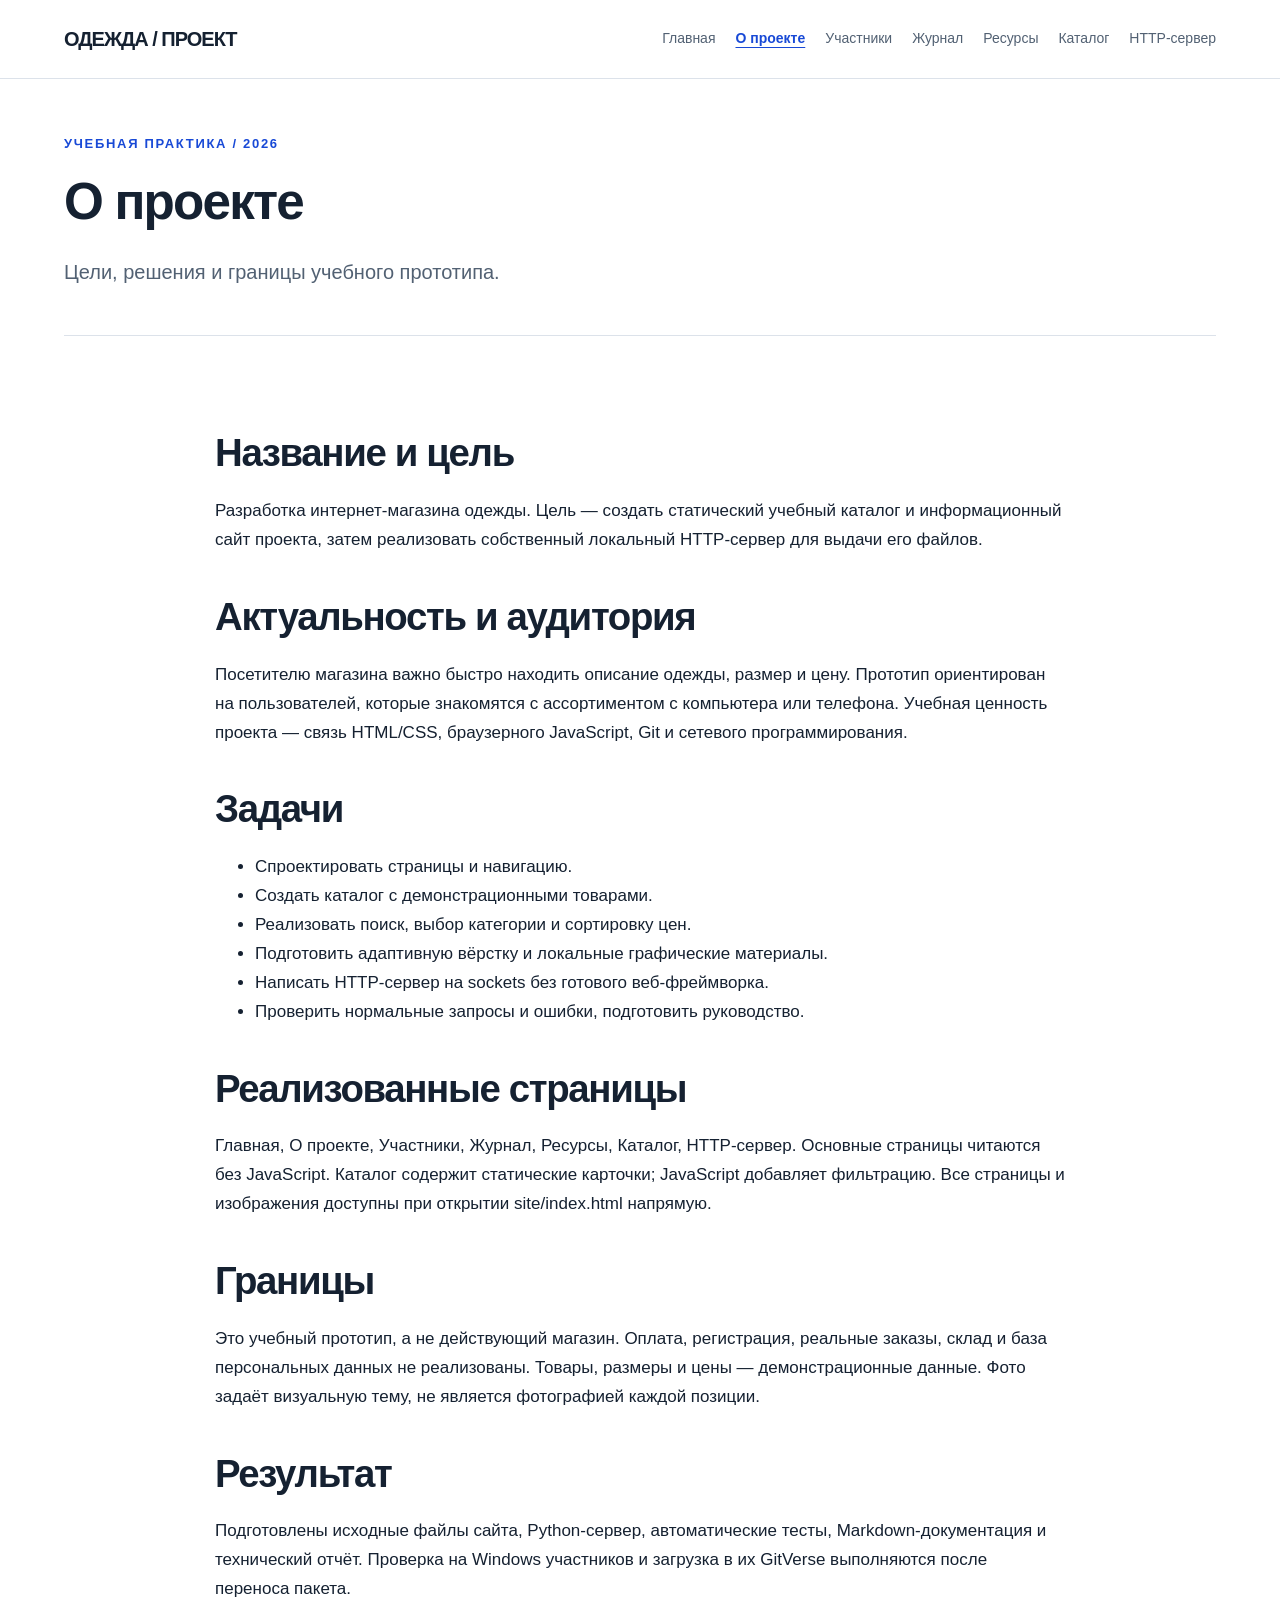
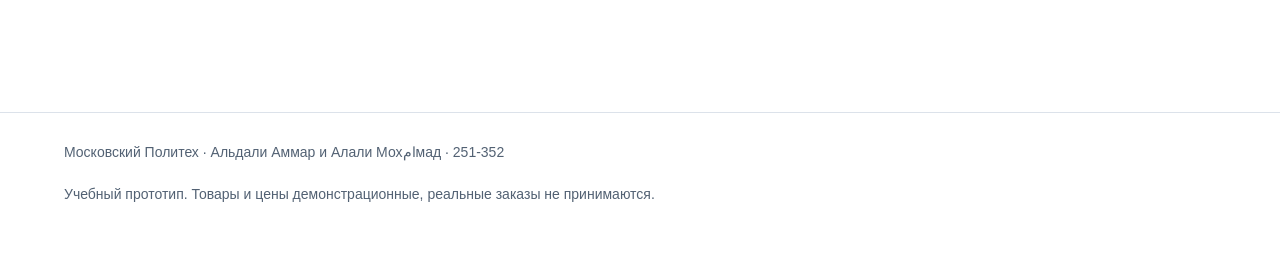
==== about.html @ b1fa5cef "Publish project website" ====
<!doctype html><html lang="ru"><head><meta charset="utf-8"><meta name="viewport" content="width=device-width, initial-scale=1"><meta name="description" content="О проекте — учебный проект магазина одежды, группа 251-352"><title>О проекте | Одежда / проект</title><link rel="stylesheet" href="style.css"></head><body><a class="skip" href="#main">К содержимому</a><header><div class="container header"><a class="brand" href="index.html">ОДЕЖДА / ПРОЕКТ</a><nav aria-label="Основная навигация"><a href="index.html">Главная</a><a href="about.html" aria-current="page">О проекте</a><a href="members.html">Участники</a><a href="journal.html">Журнал</a><a href="resources.html">Ресурсы</a><a href="catalog.html">Каталог</a><a href="technology.html">HTTP-сервер</a></nav></div></header><main id="main"><div class="container page-title"><p class="eyebrow">Учебная практика / 2026</p><h1>О проекте</h1><p class="lead">Цели, решения и границы учебного прототипа.</p></div><section class="container section prose"><h2>Название и цель</h2>
<p>Разработка интернет-магазина одежды. Цель — создать статический учебный каталог и информационный сайт проекта, затем реализовать собственный локальный HTTP-сервер для выдачи его файлов.</p>
<h2>Актуальность и аудитория</h2>
<p>Посетителю магазина важно быстро находить описание одежды, размер и цену. Прототип ориентирован на пользователей, которые знакомятся с ассортиментом с компьютера или телефона. Учебная ценность проекта — связь HTML/CSS, браузерного JavaScript, Git и сетевого программирования.</p>
<h2>Задачи</h2>
<ul>
<li>Спроектировать страницы и навигацию.</li>
<li>Создать каталог с демонстрационными товарами.</li>
<li>Реализовать поиск, выбор категории и сортировку цен.</li>
<li>Подготовить адаптивную вёрстку и локальные графические материалы.</li>
<li>Написать HTTP-сервер на sockets без готового веб-фреймворка.</li>
<li>Проверить нормальные запросы и ошибки, подготовить руководство.</li>
</ul>
<h2>Реализованные страницы</h2>
<p>Главная, О проекте, Участники, Журнал, Ресурсы, Каталог, HTTP-сервер. Основные страницы читаются без JavaScript. Каталог содержит статические карточки; JavaScript добавляет фильтрацию. Все страницы и изображения доступны при открытии site/index.html напрямую.</p>
<h2>Границы</h2>
<p>Это учебный прототип, а не действующий магазин. Оплата, регистрация, реальные заказы, склад и база персональных данных не реализованы. Товары, размеры и цены — демонстрационные данные. Фото задаёт визуальную тему, не является фотографией каждой позиции.</p>
<h2>Результат</h2>
<p>Подготовлены исходные файлы сайта, Python-сервер, автоматические тесты, Markdown-документация и технический отчёт. Проверка на Windows участников и загрузка в их GitVerse выполняются после переноса пакета.</p></section></main><footer><div class="container"><p>Московский Политех · Альдали Аммар и Алали Мохامмад · 251-352</p><p>Учебный прототип. Товары и цены демонстрационные, реальные заказы не принимаются.</p></div></footer></body></html>
---- style.css ----
:root{--ink:#152131;--muted:#526173;--blue:#1849d6;--line:#dce2ea;--paper:#fff;--wash:#f2f5fa}*{box-sizing:border-box}body{margin:0;background:var(--paper);color:var(--ink);font:17px/1.7 Arial,sans-serif}a{color:var(--blue);text-underline-offset:4px}a:hover{text-decoration-thickness:2px}a:focus-visible,button:focus-visible,input:focus-visible,select:focus-visible{outline:3px solid #cf7900;outline-offset:4px}.container{width:min(1160px,90%);margin:auto}.skip{position:absolute;top:-100px;background:#fff;padding:12px;z-index:5}.skip:focus{top:0}header{border-bottom:1px solid var(--line);background:white}.header{display:flex;justify-content:space-between;gap:25px;align-items:center;padding:22px 0}.brand{font-size:20px;font-weight:800;text-decoration:none;color:var(--ink);letter-spacing:-1px}nav{display:flex;flex-wrap:wrap;gap:12px 20px}nav a{font-size:14px;text-decoration:none;color:var(--muted)}nav a[aria-current]{color:var(--blue);font-weight:bold;text-decoration:underline}h1,h2,h3{line-height:1.14;letter-spacing:-.035em}h1{font-size:clamp(2.3rem,5vw,4.8rem);margin:14px 0 24px}h2{font-size:clamp(1.7rem,3vw,2.6rem);margin:12px 0 22px}h3{font-size:1.3rem}p{margin:0 0 18px}.eyebrow{font-size:13px;letter-spacing:.13em;text-transform:uppercase;font-weight:bold;color:var(--blue)}.hero{display:grid;grid-template-columns:1.05fr 1fr;gap:50px;padding:68px 0;align-items:center}.hero img{width:100%;height:510px;object-fit:cover;border-radius:3px}.lead{font-size:20px;color:var(--muted);max-width:740px}.button,button{display:inline-block;background:var(--blue);color:#fff;padding:13px 21px;border:0;border-radius:4px;font:inherit;text-decoration:none;cursor:pointer}.secondary{background:var(--wash);color:var(--ink)}.actions{display:flex;flex-wrap:wrap;gap:12px;margin:25px 0}.section{padding:55px 0}.band{background:var(--wash)}.grid{display:grid;grid-template-columns:repeat(3,1fr);gap:24px}.two{grid-template-columns:repeat(2,1fr)}.card{padding:28px;border:1px solid var(--line);background:white;border-radius:5px}.number{font-size:14px;color:var(--blue);font-weight:bold}.card p{color:var(--muted)}.page-title{padding:54px 0 28px;border-bottom:1px solid var(--line)}.page-title h1{font-size:clamp(2.2rem,4vw,3.5rem)}.prose{max-width:850px}.prose h2{margin-top:40px}.prose img,.diagram{width:100%;height:auto}.note{padding:20px 24px;border-left:4px solid var(--blue);background:var(--wash);margin:25px 0}footer{border-top:1px solid var(--line);padding:28px 0;margin-top:35px;color:var(--muted);font-size:14px}.meta{color:var(--muted);font-size:14px}.timeline article{padding:24px 0 24px 28px;border-left:2px solid var(--line)}.timeline time{color:var(--blue);font-weight:bold;font-size:14px}.tag{display:inline-block;background:var(--wash);padding:3px 10px;font-size:14px;margin-bottom:8px}.price{font-size:24px;font-weight:bold;color:var(--ink)!important}.filters{display:flex;flex-wrap:wrap;gap:18px;align-items:end;margin:25px 0}.filters label{display:flex;flex-direction:column;font-size:14px;font-weight:bold;gap:5px}input,select{font:inherit;padding:12px;border:1px solid #8d99aa;border-radius:3px;background:white;color:var(--ink);max-width:100%}pre{overflow:auto;background:#152131;color:#f5f7fc;padding:20px;border-radius:4px;font-size:14px}code{overflow-wrap:anywhere}table{width:100%;border-collapse:collapse;font-size:15px}td,th{padding:12px;text-align:left;border-bottom:1px solid var(--line);vertical-align:top}th{background:var(--wash)}.table-wrap{overflow:auto}details{border-bottom:1px solid var(--line);padding:15px 0}summary{cursor:pointer;font-weight:bold}figure{margin:30px 0}figcaption{font-size:14px;color:var(--muted)}[hidden]{display:none!important}@media(max-width:850px){.header{display:block}nav{margin-top:16px}.hero{grid-template-columns:1fr;padding:35px 0;gap:22px}.hero img{height:300px}.grid{grid-template-columns:1fr 1fr}}@media(max-width:560px){.grid,.two{grid-template-columns:1fr}.section{padding:30px 0}.card{padding:22px}.filters,.filters label{width:100%}.hero img{height:240px}.lead{font-size:18px}nav{gap:12px}.page-title{padding-top:30px}}
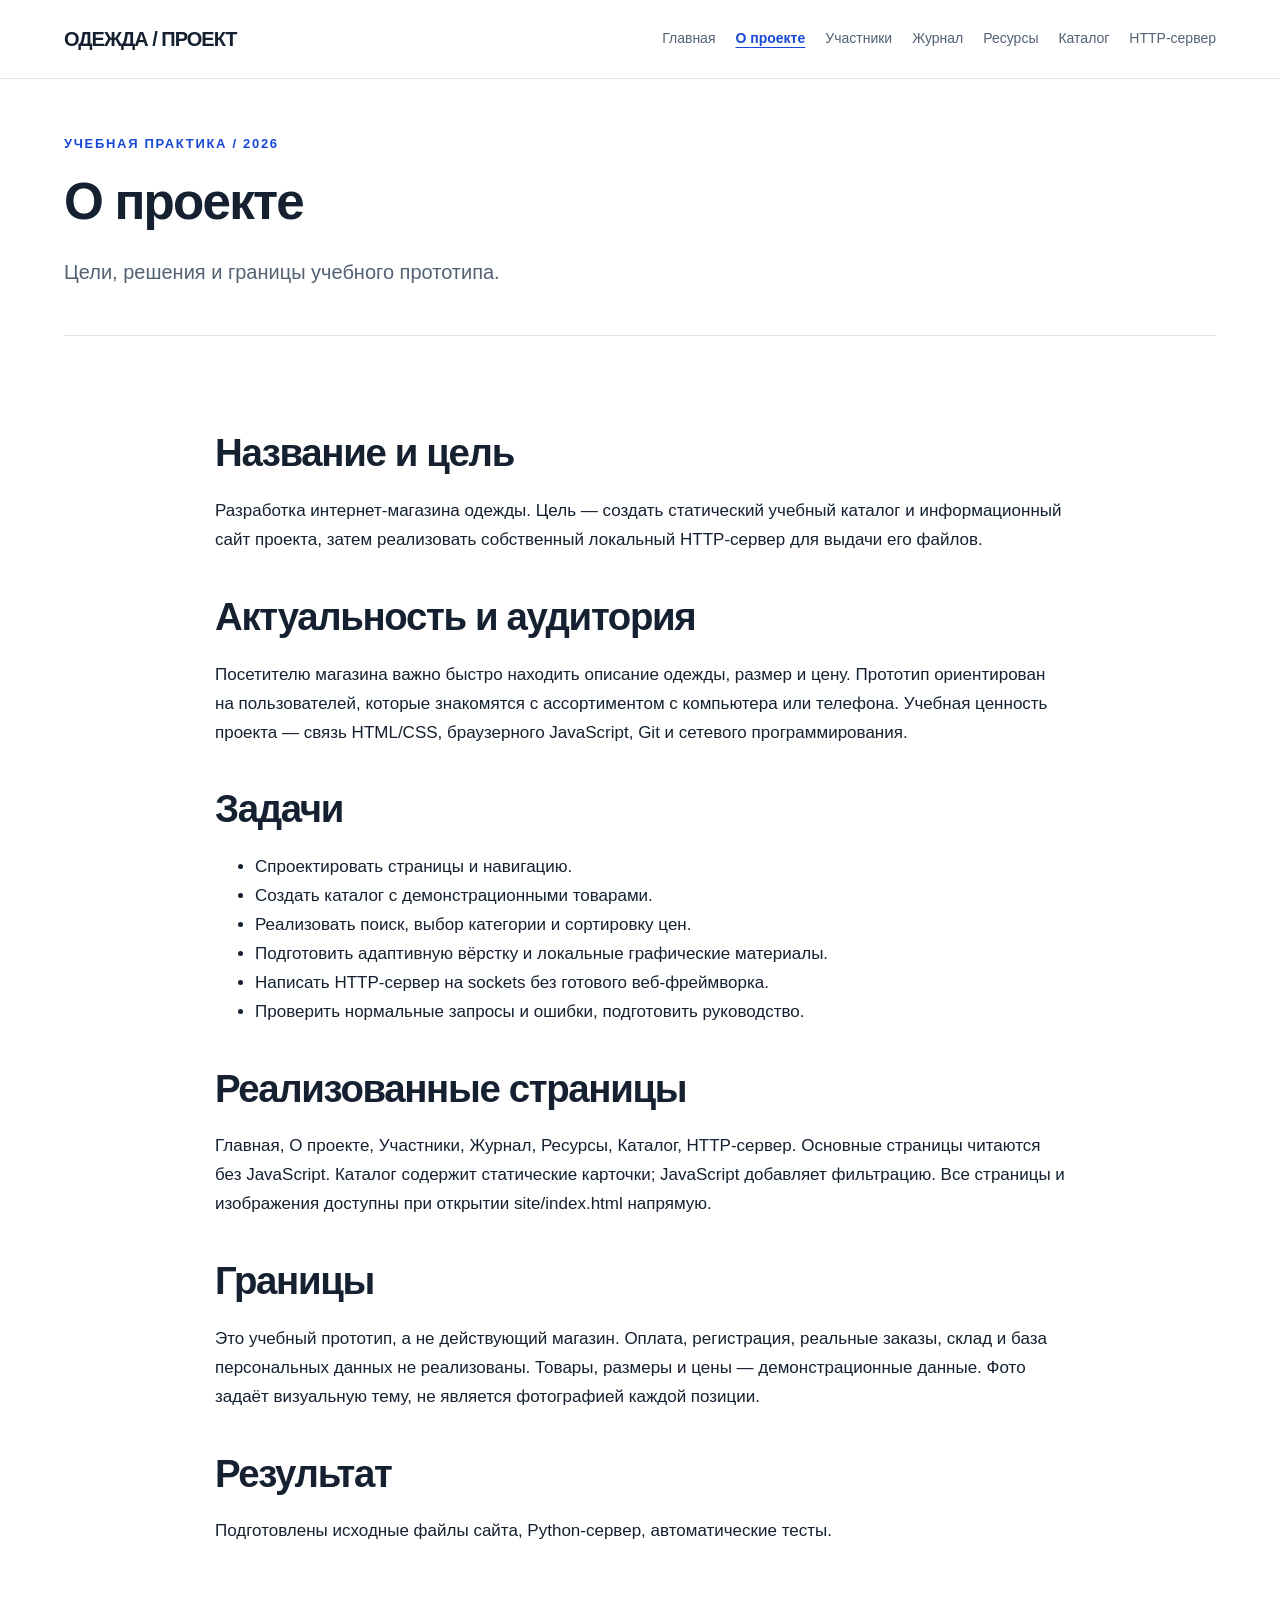
==== commit 640e2e8a: "Update website content and remove demo video" ====
--- a/about.html
+++ b/about.html
@@ -16,4 +16,4 @@
 <h2>Границы</h2>
 <p>Это учебный прототип, а не действующий магазин. Оплата, регистрация, реальные заказы, склад и база персональных данных не реализованы. Товары, размеры и цены — демонстрационные данные. Фото задаёт визуальную тему, не является фотографией каждой позиции.</p>
 <h2>Результат</h2>
-<p>Подготовлены исходные файлы сайта, Python-сервер, автоматические тесты, Markdown-документация и технический отчёт. Проверка на Windows участников и загрузка в их GitVerse выполняются после переноса пакета.</p></section></main><footer><div class="container"><p>Московский Политех · Альдали Аммар и Алали Мохامмад · 251-352</p><p>Учебный прототип. Товары и цены демонстрационные, реальные заказы не принимаются.</p></div></footer></body></html>
+<p>Подготовлены исходные файлы сайта, Python-сервер, автоматические тесты.</p></div></footer></body></html>
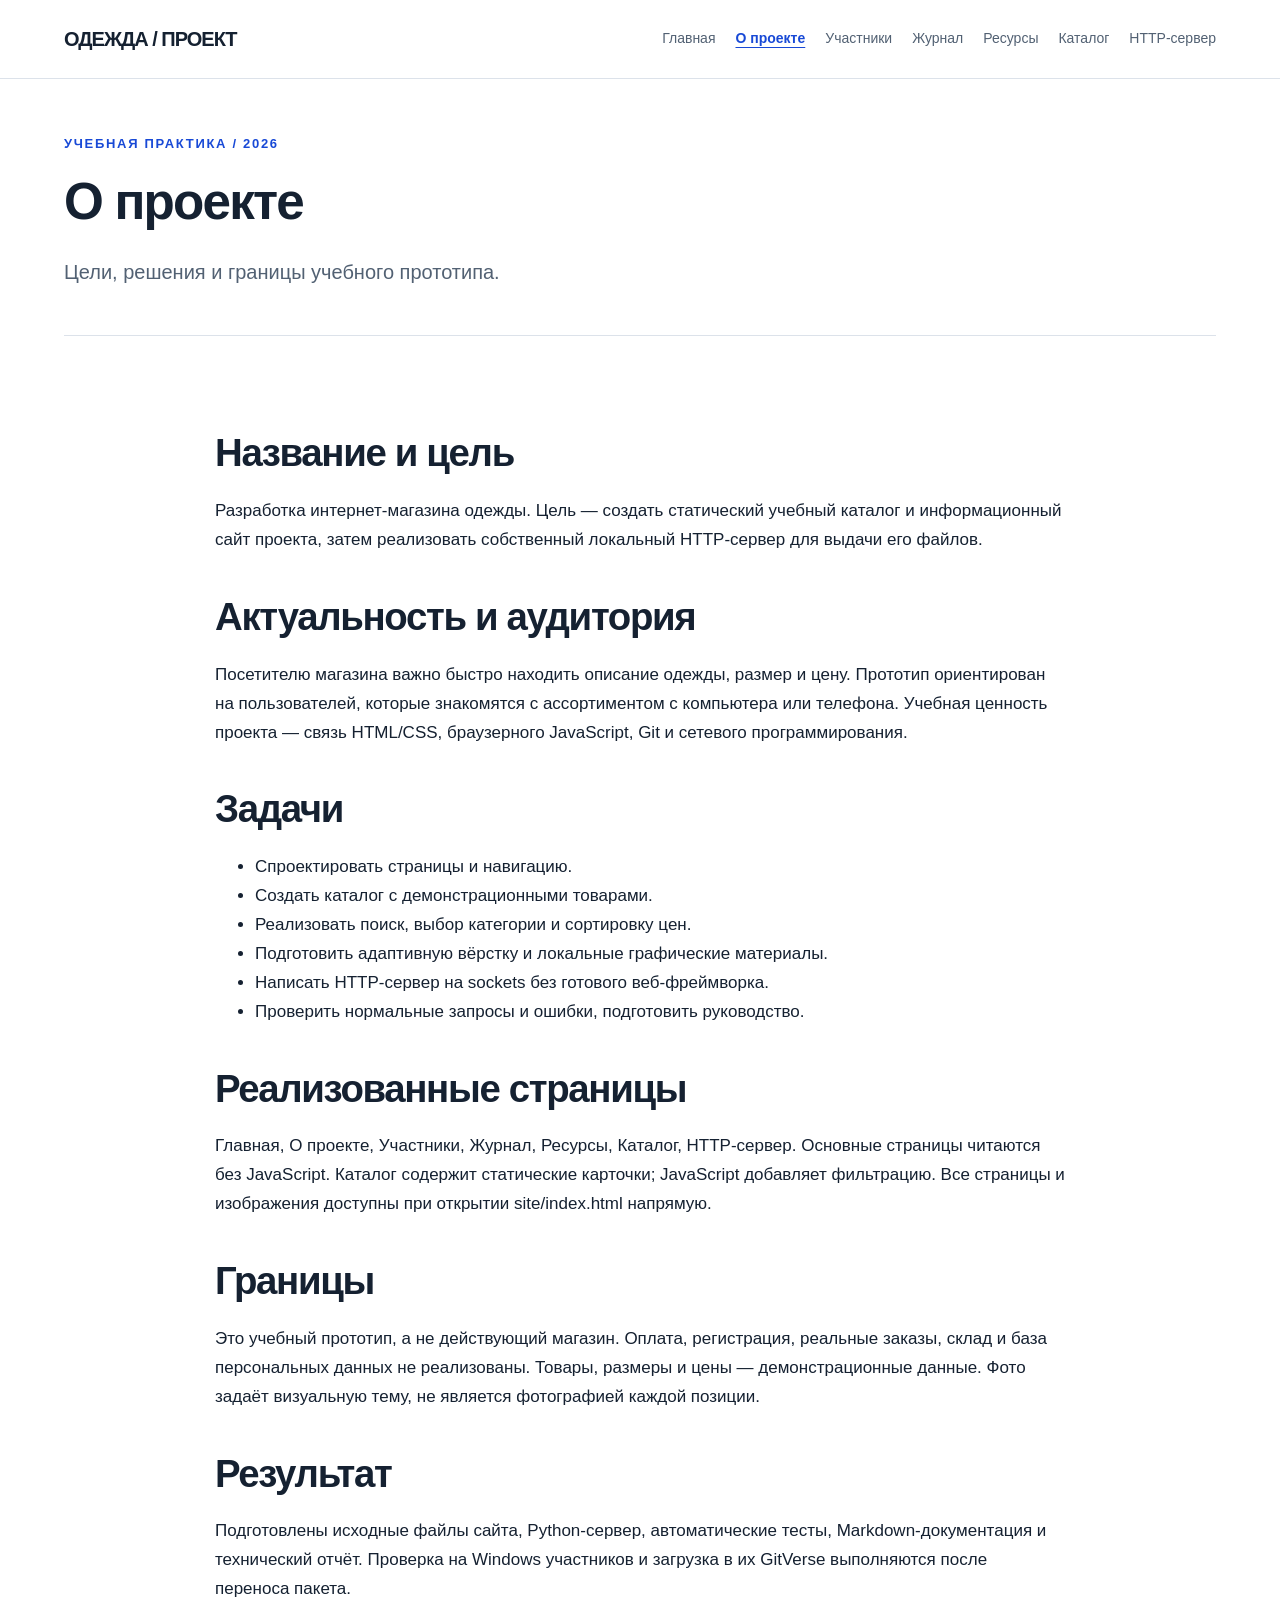
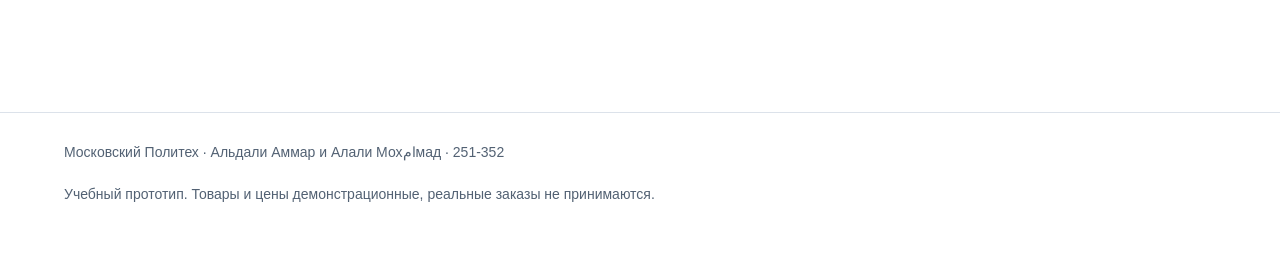
==== commit 84708d5a: "Restore website edits and remove demo video" ====
--- a/about.html
+++ b/about.html
@@ -16,4 +16,4 @@
 <h2>Границы</h2>
 <p>Это учебный прототип, а не действующий магазин. Оплата, регистрация, реальные заказы, склад и база персональных данных не реализованы. Товары, размеры и цены — демонстрационные данные. Фото задаёт визуальную тему, не является фотографией каждой позиции.</p>
 <h2>Результат</h2>
-<p>Подготовлены исходные файлы сайта, Python-сервер, автоматические тесты.</p></div></footer></body></html>
+<p>Подготовлены исходные файлы сайта, Python-сервер, автоматические тесты, Markdown-документация и технический отчёт. Проверка на Windows участников и загрузка в их GitVerse выполняются после переноса пакета.</p></section></main><footer><div class="container"><p>Московский Политех · Альдали Аммар и Алали Мохامмад · 251-352</p><p>Учебный прототип. Товары и цены демонстрационные, реальные заказы не принимаются.</p></div></footer></body></html>
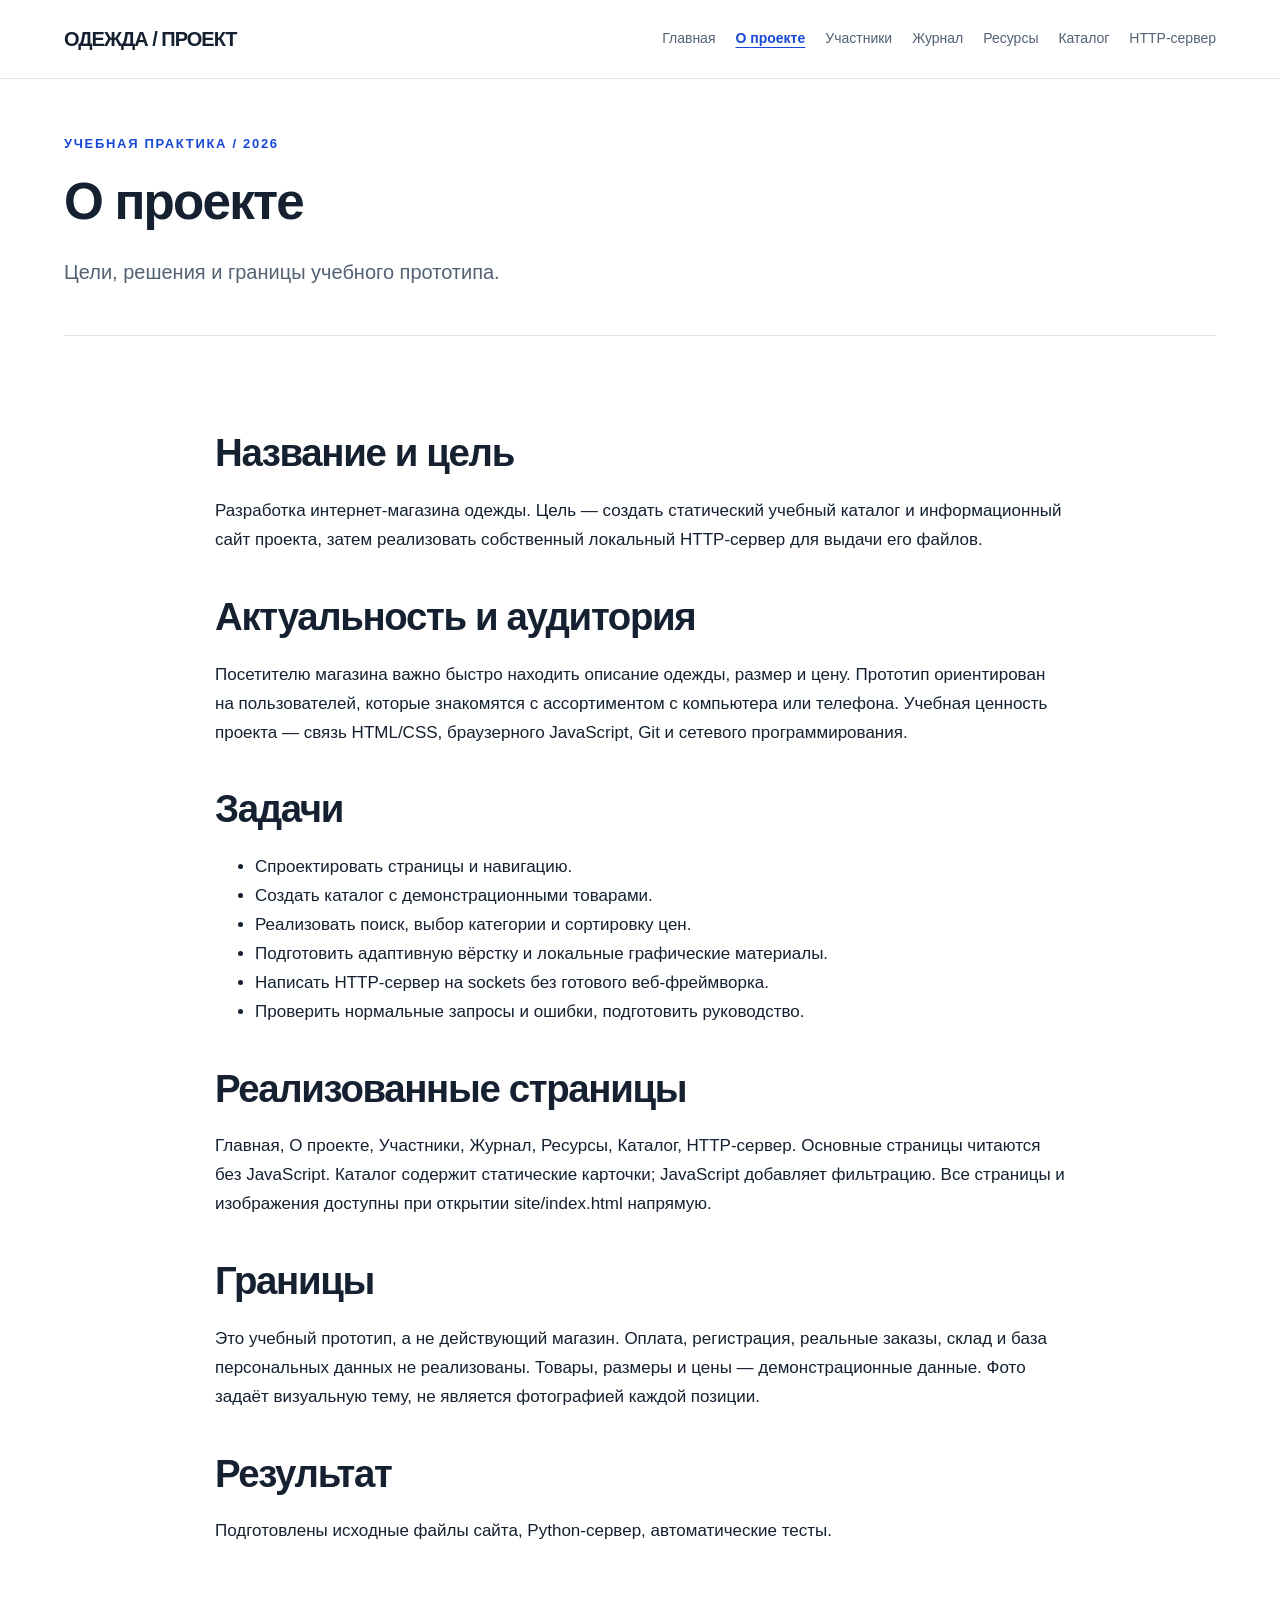
==== commit bf54a815: "Restore final website edits" ====
--- a/about.html
+++ b/about.html
@@ -16,4 +16,4 @@
 <h2>Границы</h2>
 <p>Это учебный прототип, а не действующий магазин. Оплата, регистрация, реальные заказы, склад и база персональных данных не реализованы. Товары, размеры и цены — демонстрационные данные. Фото задаёт визуальную тему, не является фотографией каждой позиции.</p>
 <h2>Результат</h2>
-<p>Подготовлены исходные файлы сайта, Python-сервер, автоматические тесты, Markdown-документация и технический отчёт. Проверка на Windows участников и загрузка в их GitVerse выполняются после переноса пакета.</p></section></main><footer><div class="container"><p>Московский Политех · Альдали Аммар и Алали Мохامмад · 251-352</p><p>Учебный прототип. Товары и цены демонстрационные, реальные заказы не принимаются.</p></div></footer></body></html>
+<p>Подготовлены исходные файлы сайта, Python-сервер, автоматические тесты.</p></div></footer></body></html>
